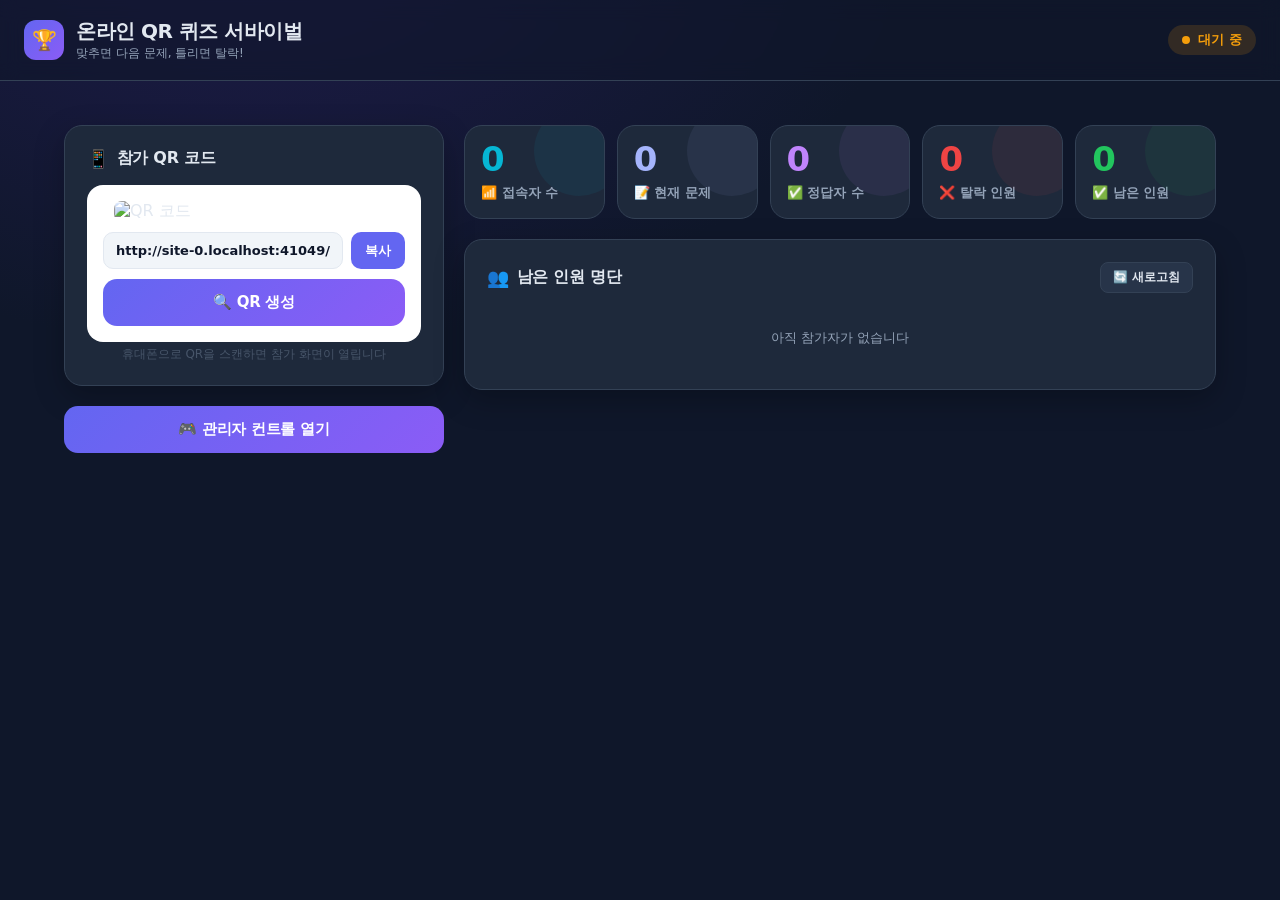
==== index.html @ 75c8e98b "Add files via upload" ====
<!DOCTYPE html>
<html lang="ko">
<head>
  <meta charset="UTF-8" />
  <meta name="viewport" content="width=device-width, initial-scale=1.0" />
  <title>온라인 QR 퀴즈 서바이벌 - 관리자</title>
  <link rel="stylesheet" href="style.css" />
</head>
<body>
  <header>
    <div class="brand">
      <div class="logo">🏆</div>
      <div>
        <h1>온라인 QR 퀴즈 서바이벌</h1>
        <p>맞추면 다음 문제, 틀리면 탈락!</p>
      </div>
    </div>
    <div class="badge waiting" id="statusBadge">
      <span class="dot"></span><span id="statusText">대기 중</span>
    </div>
  </header>

  <div class="container">
    <div class="grid">
      <!-- 좌측: QR + 설정 + 컨트롤 -->
      <div class="col">
        <div class="card">
          <h2><span class="ico">📱</span> 참가 QR 코드</h2>
          <div class="qr-box">
            <img id="qrImage" src="" alt="QR 코드" />
            <div class="qr-url">
              <input id="qrUrl" type="text" readonly />
              <button id="copyBtn">복사</button>
            </div>
            <button class="btn btn-primary" id="fullscreenQrBtn">🔍 QR 생성</button>
          </div>
          <div class="qr-hint">휴대폰으로 QR을 스캔하면 참가 화면이 열립니다</div>
        </div>
        <a class="btn btn-primary" href="control.html" style="text-decoration:none;">🎮 관리자 컨트롤 열기</a>
      </div>

      <!-- 우측: 통계 + 명단 + 문제 관리 -->
      <div class="col">
        <div class="stats">
          <div class="stat c-cyan">
            <div class="num" id="statPlayers">0</div>
            <div class="cap">📶 접속자 수</div>
          </div>
          <div class="stat c-accent">
            <div class="num" id="statQuestion">0</div>
            <div class="cap">📝 현재 문제</div>
          </div>
          <div class="stat c-purple">
            <div class="num" id="statCorrect">0</div>
            <div class="cap">✅ 정답자 수</div>
          </div>
          <div class="stat c-red">
            <div class="num" id="statEliminated">0</div>
            <div class="cap">❌ 탈락 인원</div>
          </div>
          <div class="stat c-green">
            <div class="num" id="statAlive">0</div>
            <div class="cap">✅ 남은 인원</div>
          </div>
        </div>

        <div class="card">
          <h2><span class="ico">👥</span> 남은 인원 명단 <button class="refresh-btn" id="refreshNamesBtn">🔄 새로고침</button></h2>
          <div class="chips" id="aliveChips"></div>
          <div class="empty" id="aliveEmpty">아직 참가자가 없습니다</div>
        </div>
      </div>
    </div>
  </div>

  <!-- 전체 화면 QR -->
  <div id="fullscreenQr" hidden>
    <div class="fs-qr-box">
      <img id="fullscreenQrImage" alt="QR 코드" />
      <p id="fullscreenQrUrl"></p>
    </div>
    <button class="btn btn-ghost fs-back" id="fullscreenBackBtn">⬅️ 돌아가기</button>
  </div>

  <!-- QR (외부 라이브러리 불필요) -->
  <script src="qr.js"></script>
  <script type="module" src="projector.js"></script>
</body>
</html>
---- style.css ----
:root {
  --bg: #0f172a;
  --card: #1e293b;
  --card-2: #273449;
  --border: #334155;
  --text: #e2e8f0;
  --muted: #94a3b8;
  --accent: #6366f1;
  --accent-2: #8b5cf6;
  --green: #22c55e;
  --red: #ef4444;
  --amber: #f59e0b;
  --cyan: #06b6d4;
}

* { margin: 0; padding: 0; box-sizing: border-box; }

body {
  font-family: 'Pretendard', 'Apple SD Gothic Neo', 'Noto Sans KR', system-ui, -apple-system, sans-serif;
  background: radial-gradient(1200px 800px at 20% -10%, #1e1b4b 0%, var(--bg) 55%);
  color: var(--text);
  min-height: 100vh;
}

button { font-family: inherit; cursor: pointer; border: none; }
input, textarea, select { font-family: inherit; }

.container { max-width: 1200px; margin: 0 auto; padding: 24px; }

/* Header */
header {
  display: flex; align-items: center; justify-content: space-between;
  padding: 18px 24px;
  border-bottom: 1px solid var(--border);
  background: rgba(15, 23, 42, 0.6);
  backdrop-filter: blur(10px);
  position: sticky; top: 0; z-index: 10;
}
.brand { display: flex; align-items: center; gap: 12px; }
.brand .logo {
  width: 40px; height: 40px; border-radius: 12px;
  background: linear-gradient(135deg, var(--accent), var(--accent-2));
  display: grid; place-items: center; font-size: 20px;
}
.brand h1 { font-size: 20px; font-weight: 800; letter-spacing: -0.5px; }
.brand p { font-size: 12px; color: var(--muted); }

.badge {
  padding: 6px 14px; border-radius: 999px; font-size: 13px; font-weight: 700;
  display: inline-flex; align-items: center; gap: 8px;
}
.badge .dot { width: 8px; height: 8px; border-radius: 50%; background: currentColor; }
.badge.waiting { background: rgba(245, 158, 11, 0.15); color: var(--amber); }
.badge.playing { background: rgba(34, 197, 94, 0.15); color: var(--green); }
.badge.playing .dot { animation: pulse 1s infinite; }
.badge.finished { background: rgba(6, 182, 212, 0.15); color: var(--cyan); }

@keyframes pulse {
  0%, 100% { opacity: 1; transform: scale(1); }
  50% { opacity: 0.4; transform: scale(1.6); }
}

/* Layout */
.grid { display: grid; grid-template-columns: 380px 1fr; gap: 20px; margin-top: 20px; }
@media (max-width: 900px) { .grid { grid-template-columns: 1fr; } }

.col { display: flex; flex-direction: column; gap: 20px; }

/* Cards */
.card {
  background: var(--card);
  border: 1px solid var(--border);
  border-radius: 18px;
  padding: 22px;
  box-shadow: 0 10px 30px rgba(0, 0, 0, 0.25);
}
.card h2 {
  font-size: 16px; font-weight: 800; margin-bottom: 16px;
  display: flex; align-items: center; gap: 8px; letter-spacing: -0.3px;
}
.card h2 .ico { font-size: 18px; }

/* QR */
.qr-box {
  background: #fff; border-radius: 16px; padding: 16px;
  display: flex; flex-direction: column; align-items: center; gap: 10px;
}
.qr-box img { width: 100%; max-width: 280px; border-radius: 8px; display: block; }
.qr-url {
  display: flex; gap: 8px; width: 100%;
}
.qr-url input {
  flex: 1; background: #f1f5f9; border: 1px solid #e2e8f0; border-radius: 10px;
  padding: 10px 12px; color: #0f172a; font-size: 13px; font-weight: 600;
}
.qr-url button {
  background: var(--accent); color: #fff; border-radius: 10px; padding: 0 14px;
  font-weight: 700; font-size: 13px;
}
.qr-hint { text-align: center; color: #475569; font-size: 12px; margin-top: 4px; }

/* Settings */
.setting-row {
  display: flex; align-items: center; justify-content: space-between;
  padding: 12px 0; border-bottom: 1px solid var(--border);
}
.setting-row:last-child { border-bottom: none; }
.setting-row .label { font-size: 14px; font-weight: 600; }
.setting-row .sub { font-size: 12px; color: var(--muted); margin-top: 2px; }

.num-input {
  display: flex; align-items: center; gap: 8px;
}
.num-input button {
  width: 34px; height: 34px; border-radius: 10px; background: var(--card-2);
  color: var(--text); font-size: 18px; font-weight: 700; border: 1px solid var(--border);
}
.num-input input {
  width: 60px; height: 34px; text-align: center; border-radius: 10px;
  background: var(--card-2); border: 1px solid var(--border); color: var(--text);
  font-size: 16px; font-weight: 700;
}

.switch { position: relative; width: 52px; height: 28px; }
.switch input { display: none; }
.switch .slider {
  position: absolute; inset: 0; border-radius: 999px; background: var(--border);
  transition: 0.2s;
}
.switch .slider::before {
  content: ''; position: absolute; width: 22px; height: 22px; border-radius: 50%;
  background: #fff; top: 3px; left: 3px; transition: 0.2s;
}
.switch input:checked + .slider { background: var(--accent); }
.switch input:checked + .slider::before { transform: translateX(24px); }

/* Buttons */
.btn {
  display: flex; align-items: center; justify-content: center; gap: 8px;
  width: 100%; padding: 14px; border-radius: 14px; font-size: 15px; font-weight: 800;
  transition: 0.15s; letter-spacing: -0.3px;
}
.btn:active { transform: scale(0.98); }
.btn:disabled { opacity: 0.4; cursor: not-allowed; }
.btn-primary { background: linear-gradient(135deg, var(--accent), var(--accent-2)); color: #fff; }
.btn-success { background: var(--green); color: #fff; }
.btn-danger { background: rgba(239, 68, 68, 0.15); color: var(--red); border: 1px solid rgba(239, 68, 68, 0.4); }
.btn-ghost { background: var(--card-2); color: var(--text); border: 1px solid var(--border); }
.btn-row { display: grid; grid-template-columns: 1fr 1fr; gap: 10px; }
.btn-row .btn:first-child:last-child { grid-column: span 2; }

/* Stats */
.stats { display: grid; grid-template-columns: repeat(5, 1fr); gap: 12px; }
@media (max-width: 1050px) { .stats { grid-template-columns: repeat(3, 1fr); } }
@media (max-width: 620px) { .stats { grid-template-columns: repeat(2, 1fr); } }
.stat {
  background: var(--card); border: 1px solid var(--border); border-radius: 18px;
  padding: 16px; position: relative; overflow: hidden;
}
.stat .num { font-size: 34px; font-weight: 900; letter-spacing: -1.5px; line-height: 1; }
.stat .cap { font-size: 13px; color: var(--muted); margin-top: 8px; font-weight: 600; }
.stat::after {
  content: ''; position: absolute; right: -20px; top: -20px; width: 90px; height: 90px;
  border-radius: 50%; background: currentColor; opacity: 0.07;
}
.stat.c-green { color: var(--green); }
.stat.c-cyan { color: var(--cyan); }
.stat.c-red { color: var(--red); }
.stat.c-amber { color: var(--amber); }
.stat.c-accent { color: #a5b4fc; }
.stat.c-purple { color: #c084fc; }

/* Alive names */
.chips { display: flex; flex-wrap: wrap; gap: 8px; }
.chip {
  background: var(--card-2); border: 1px solid var(--border); border-radius: 999px;
  padding: 8px 14px; font-size: 13px; font-weight: 700;
  display: inline-flex; align-items: center; gap: 6px;
}
.chip .avatar {
  width: 22px; height: 22px; border-radius: 50%;
  background: linear-gradient(135deg, var(--accent), var(--accent-2));
  display: grid; place-items: center; font-size: 11px; color: #fff; font-weight: 800;
}
.chip-del {
  background: transparent; border: none; color: var(--muted); cursor: pointer;
  font-size: 13px; padding: 0 2px; margin-left: 4px; line-height: 1;
}
.chip-del:hover { color: var(--red); }
.empty { color: var(--muted); font-size: 13px; text-align: center; padding: 20px 0; }

/* Question management */
.q-form { display: flex; flex-direction: column; gap: 10px; }
.q-form input, .q-form textarea {
  background: var(--card-2); border: 1px solid var(--border); border-radius: 12px;
  padding: 12px; color: var(--text); font-size: 14px; width: 100%;
}
.q-form input::placeholder, .q-form textarea::placeholder { color: var(--muted); }
.q-form textarea { resize: vertical; min-height: 56px; }
.opt-grid { display: grid; grid-template-columns: 1fr 1fr; gap: 10px; }
.opt {
  display: flex; align-items: center; gap: 8px; background: var(--card-2);
  border: 1px solid var(--border); border-radius: 12px; padding: 8px 12px;
}
.opt .num { font-size: 12px; font-weight: 800; color: var(--muted); width: 18px; }
.opt input { background: transparent; border: none; padding: 6px 0; }
.opt input:focus { outline: none; }
.opt.correct { border-color: var(--green); background: rgba(34, 197, 94, 0.08); }
.opt.correct .num { color: var(--green); }
.answer-select { margin-top: 4px; }
.answer-select select {
  width: 100%; background: var(--card-2); border: 1px solid var(--border);
  border-radius: 12px; padding: 12px; color: var(--text); font-size: 14px;
}

.q-list { display: flex; flex-direction: column; gap: 8px; margin-top: 14px; max-height: 360px; overflow-y: auto; }
.q-item {
  display: flex; align-items: flex-start; gap: 10px; background: var(--card-2);
  border: 1px solid var(--border); border-radius: 12px; padding: 12px;
}
.q-item .qnum {
  flex-shrink: 0; width: 26px; height: 26px; border-radius: 8px; background: var(--accent);
  color: #fff; display: grid; place-items: center; font-size: 12px; font-weight: 800;
}
.q-item .qtext { flex: 1; font-size: 13px; line-height: 1.5; }
.q-item .qtext .ans { color: var(--green); font-size: 12px; font-weight: 700; margin-top: 4px; }
.q-item .del {
  background: transparent; color: var(--muted); font-size: 16px; padding: 4px 8px;
  border-radius: 8px;
}
.q-item .del:hover { color: var(--red); background: rgba(239, 68, 68, 0.1); }

.muted-note { font-size: 12px; color: var(--muted); margin-top: 10px; line-height: 1.5; }

/* Fullscreen QR */
#fullscreenQr {
  position: fixed; inset: 0; z-index: 1000;
  background: #0b1222;
  display: flex; flex-direction: column; align-items: center; justify-content: center;
  gap: 24px; padding: 24px;
}
#fullscreenQr[hidden] { display: none; }
.fs-qr-box {
  background: #fff; border-radius: 24px; padding: 28px;
  display: flex; flex-direction: column; align-items: center; gap: 16px;
  max-width: 92vw; box-shadow: 0 20px 60px rgba(0, 0, 0, 0.5);
}
.fs-qr-box img { width: min(78vmin, 620px); height: auto; display: block; }
.fs-qr-box p {
  color: #0f172a; font-size: 16px; font-weight: 700;
  word-break: break-all; text-align: center; max-width: 560px;
}
.fs-back { width: auto; padding: 14px 32px; font-size: 16px; }

/* 명단 새로고침 버튼 */
.refresh-btn {
  margin-left: auto; font-size: 12px; font-weight: 700; color: var(--text);
  background: var(--card-2); border: 1px solid var(--border); border-radius: 8px;
  padding: 6px 12px; cursor: pointer; white-space: nowrap;
}
.refresh-btn:active { transform: scale(0.95); }

/* 관리자 컨트롤: 현재 문제 표시 */
.live-q { font-size: 18px; font-weight: 800; line-height: 1.5; margin-top: 4px; }
.live-a { font-size: 14px; font-weight: 700; color: var(--green); margin-top: 10px; }
.live-a span { color: var(--muted); font-weight: 600; }
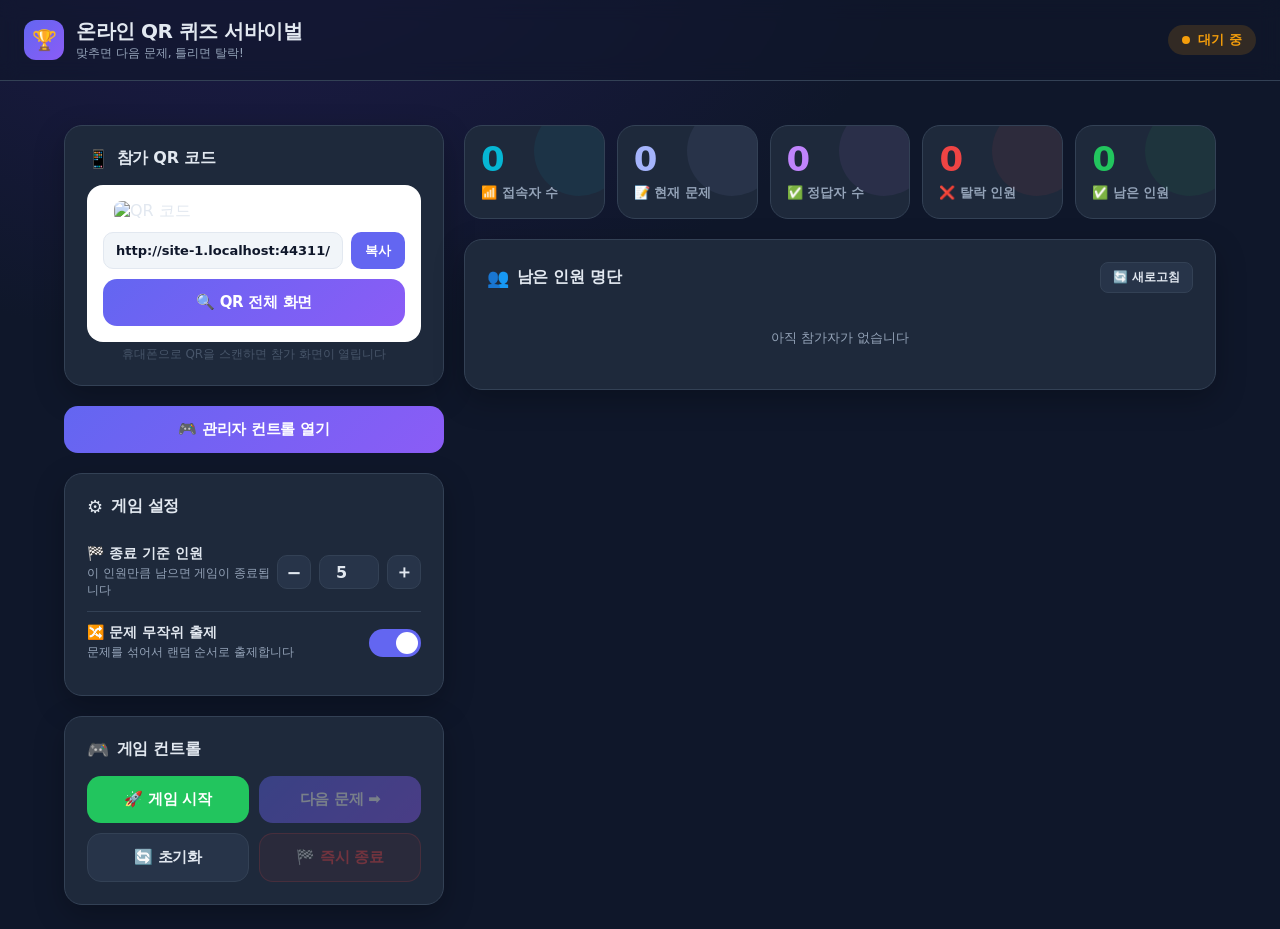
==== commit df1f0e06: "Add files via upload" ====
--- a/index.html
+++ b/index.html
@@ -32,11 +32,48 @@
               <input id="qrUrl" type="text" readonly />
               <button id="copyBtn">복사</button>
             </div>
-            <button class="btn btn-primary" id="fullscreenQrBtn">🔍 QR 생성</button>
+            <button class="btn btn-primary" id="fullscreenQrBtn">🔍 QR 전체 화면</button>
           </div>
           <div class="qr-hint">휴대폰으로 QR을 스캔하면 참가 화면이 열립니다</div>
         </div>
         <a class="btn btn-primary" href="control.html" style="text-decoration:none;">🎮 관리자 컨트롤 열기</a>
+
+        <div class="card">
+          <h2><span class="ico">⚙️</span> 게임 설정</h2>
+          <div class="setting-row">
+            <div>
+              <div class="label">🏁 종료 기준 인원</div>
+              <div class="sub">이 인원만큼 남으면 게임이 종료됩니다</div>
+            </div>
+            <div class="num-input">
+              <button id="targetMinus">−</button>
+              <input id="targetInput" type="number" min="1" value="5" />
+              <button id="targetPlus">＋</button>
+            </div>
+          </div>
+          <div class="setting-row">
+            <div>
+              <div class="label">🔀 문제 무작위 출제</div>
+              <div class="sub">문제를 섞어서 랜덤 순서로 출제합니다</div>
+            </div>
+            <label class="switch">
+              <input type="checkbox" id="shuffleToggle" checked />
+              <span class="slider"></span>
+            </label>
+          </div>
+        </div>
+
+        <div class="card">
+          <h2><span class="ico">🎮</span> 게임 컨트롤</h2>
+          <div class="btn-row">
+            <button class="btn btn-success" id="startBtn">🚀 게임 시작</button>
+            <button class="btn btn-primary" id="nextBtn" disabled>다음 문제 ➡️</button>
+          </div>
+          <div class="btn-row" style="margin-top:10px">
+            <button class="btn btn-ghost" id="resetBtn">🔄 초기화</button>
+            <button class="btn btn-danger" id="finishBtn" disabled>🏁 즉시 종료</button>
+          </div>
+        </div>
       </div>
 
       <!-- 우측: 통계 + 명단 + 문제 관리 -->
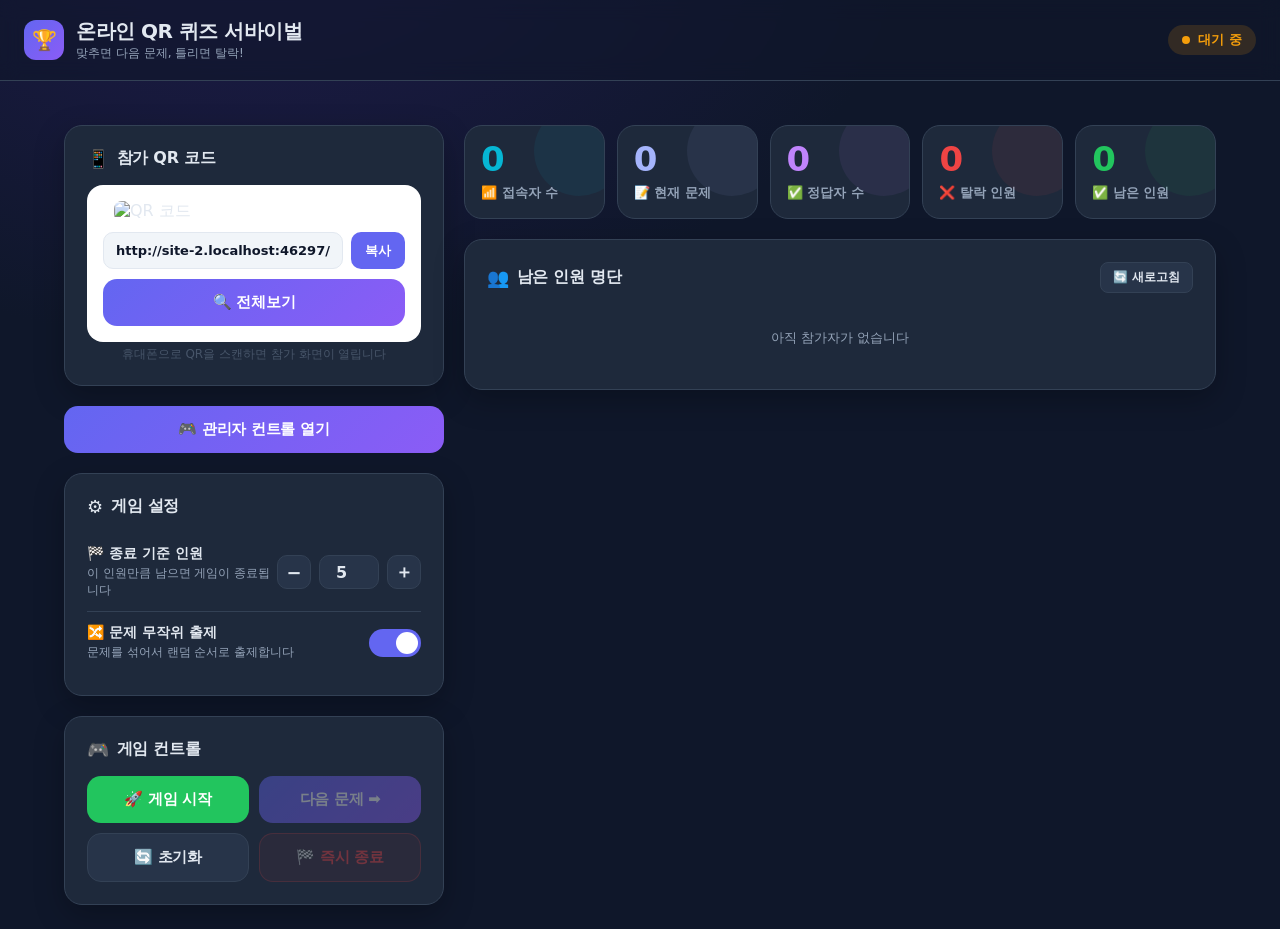
==== commit eb7e0f90: "Add files via upload" ====
--- a/index.html
+++ b/index.html
@@ -32,7 +32,7 @@
               <input id="qrUrl" type="text" readonly />
               <button id="copyBtn">복사</button>
             </div>
-            <button class="btn btn-primary" id="fullscreenQrBtn">🔍 QR 전체 화면</button>
+            <button class="btn btn-primary" id="fullscreenQrBtn">🔍 전체보기</button>
           </div>
           <div class="qr-hint">휴대폰으로 QR을 스캔하면 참가 화면이 열립니다</div>
         </div>
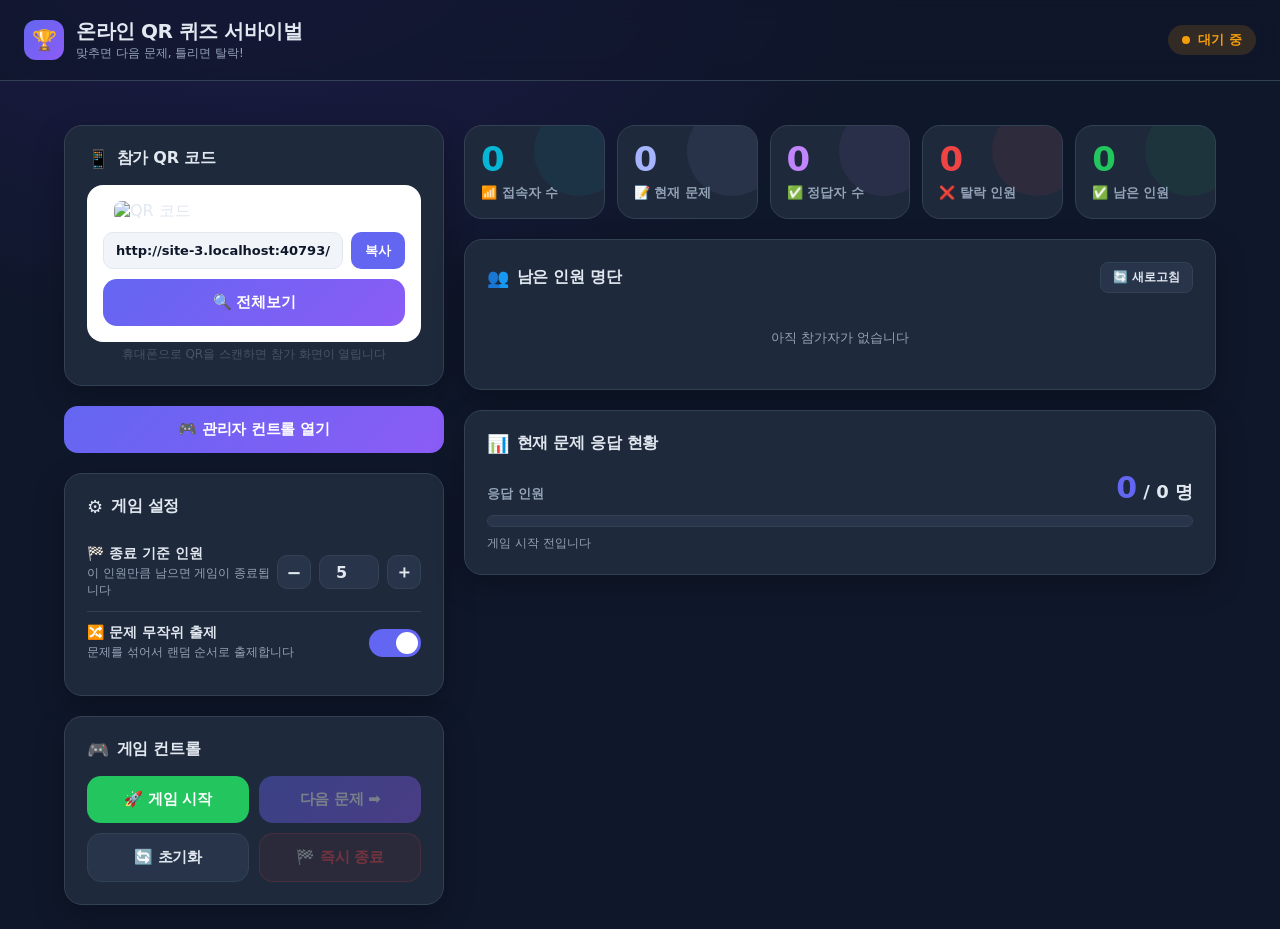
==== commit 9ad1ce04: "Add files via upload" ====
--- a/index.html
+++ b/index.html
@@ -106,6 +106,16 @@
           <div class="chips" id="aliveChips"></div>
           <div class="empty" id="aliveEmpty">아직 참가자가 없습니다</div>
         </div>
+
+        <div class="card">
+          <h2><span class="ico">📊</span> 현재 문제 응답 현황</h2>
+          <div class="ap-row">
+            <span class="ap-label">응답 인원</span>
+            <span class="ap-num"><b id="apAnswered">0</b> / <span id="apAlive">0</span> 명</span>
+          </div>
+          <div class="ap-bar"><div class="ap-fill" id="apFill"></div></div>
+          <div class="ap-sub" id="apSub">게임 시작 전입니다</div>
+        </div>
       </div>
     </div>
   </div>
--- a/style.css
+++ b/style.css
@@ -264,3 +264,19 @@
 .live-q { font-size: 18px; font-weight: 800; line-height: 1.5; margin-top: 4px; }
 .live-a { font-size: 14px; font-weight: 700; color: var(--green); margin-top: 10px; }
 .live-a span { color: var(--muted); font-weight: 600; }
+
+/* 현재 문제 응답 현황 */
+.ap-row { display: flex; align-items: baseline; justify-content: space-between; margin-bottom: 10px; }
+.ap-label { font-size: 13px; color: var(--muted); font-weight: 600; }
+.ap-num { font-size: 18px; font-weight: 800; }
+.ap-num b { font-size: 30px; color: var(--accent); }
+.ap-bar {
+  height: 12px; border-radius: 999px; background: var(--card-2);
+  border: 1px solid var(--border); overflow: hidden;
+}
+.ap-fill {
+  height: 100%; width: 0%; border-radius: 999px;
+  background: linear-gradient(90deg, var(--accent), var(--accent-2));
+  transition: width 0.3s ease;
+}
+.ap-sub { font-size: 12px; color: var(--muted); margin-top: 8px; }
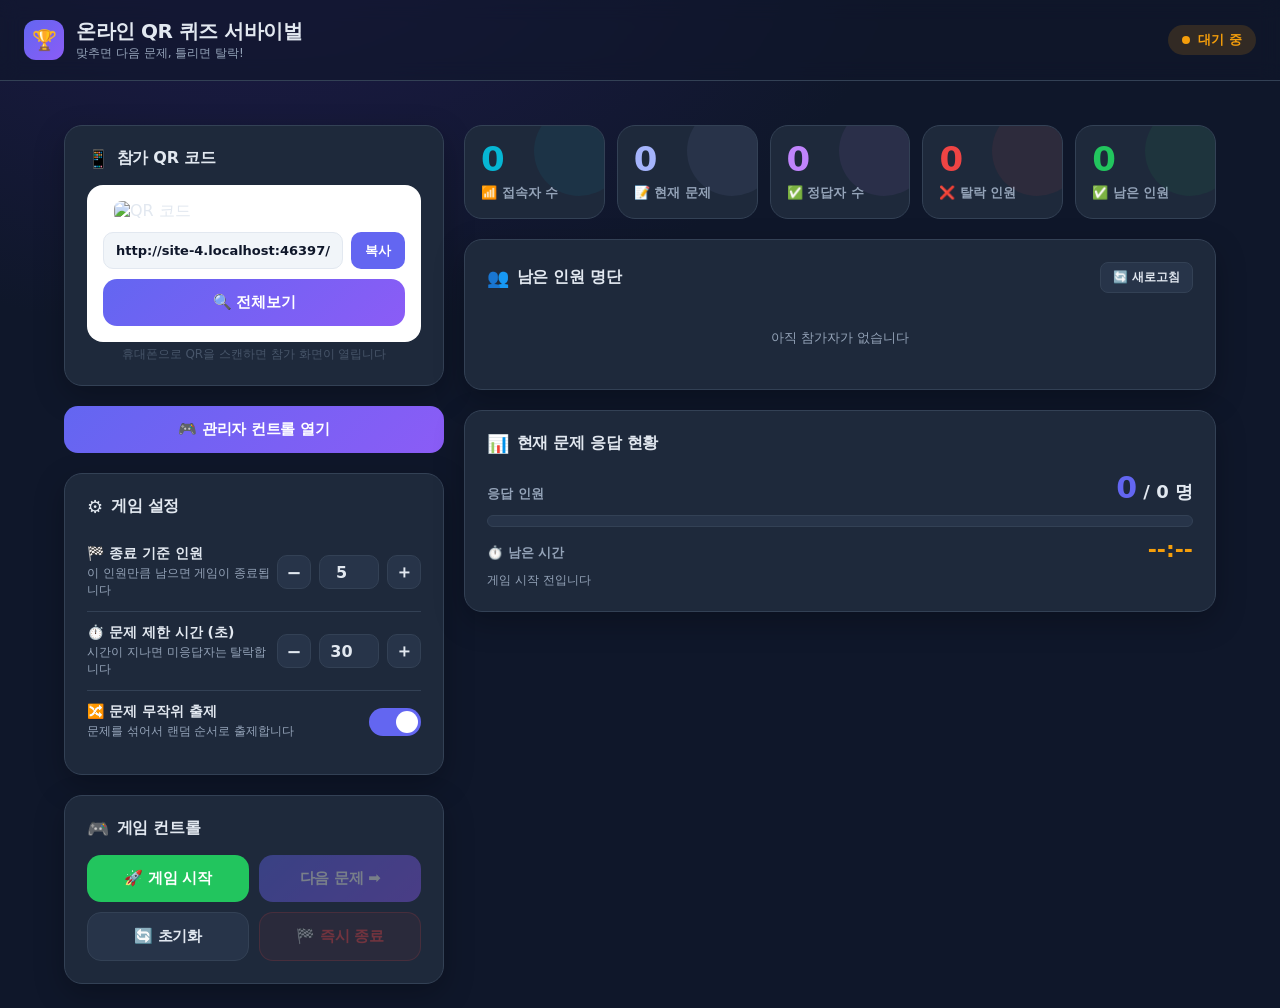
==== commit 80bc7970: "Add files via upload" ====
--- a/index.html
+++ b/index.html
@@ -49,6 +49,17 @@
               <button id="targetMinus">−</button>
               <input id="targetInput" type="number" min="1" value="5" />
               <button id="targetPlus">＋</button>
+            </div>
+          </div>
+          <div class="setting-row">
+            <div>
+              <div class="label">⏱️ 문제 제한 시간 (초)</div>
+              <div class="sub">시간이 지나면 미응답자는 탈락합니다</div>
+            </div>
+            <div class="num-input">
+              <button id="timeMinus">−</button>
+              <input id="timeLimitInput" type="number" min="5" step="5" value="30" />
+              <button id="timePlus">＋</button>
             </div>
           </div>
           <div class="setting-row">
@@ -114,6 +125,10 @@
             <span class="ap-num"><b id="apAnswered">0</b> / <span id="apAlive">0</span> 명</span>
           </div>
           <div class="ap-bar"><div class="ap-fill" id="apFill"></div></div>
+          <div class="ap-row" style="margin-top:10px">
+            <span class="ap-label">⏱️ 남은 시간</span>
+            <span class="ap-timer" id="apTimer">--:--</span>
+          </div>
           <div class="ap-sub" id="apSub">게임 시작 전입니다</div>
         </div>
       </div>
--- a/style.css
+++ b/style.css
@@ -280,3 +280,4 @@
   transition: width 0.3s ease;
 }
 .ap-sub { font-size: 12px; color: var(--muted); margin-top: 8px; }
+.ap-timer { font-size: 22px; font-weight: 900; color: var(--amber); font-variant-numeric: tabular-nums; }
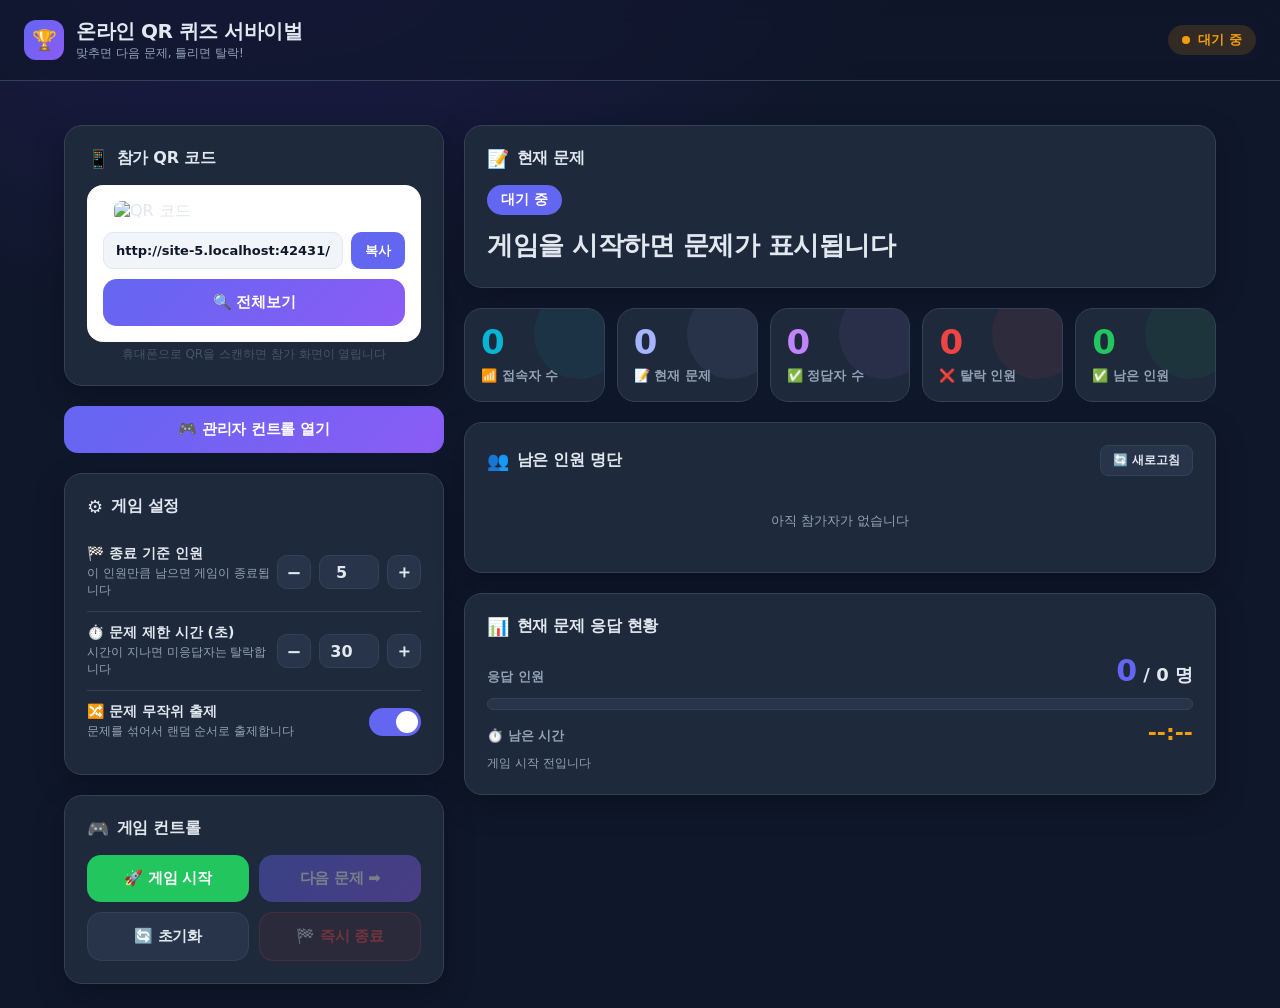
==== commit 5cd692ab: "Add files via upload" ====
--- a/index.html
+++ b/index.html
@@ -89,6 +89,12 @@
 
       <!-- 우측: 통계 + 명단 + 문제 관리 -->
       <div class="col">
+        <div class="card" id="currentQuestionCard">
+          <h2><span class="ico">📝</span> 현재 문제</h2>
+          <div class="cq-num" id="cqNum">대기 중</div>
+          <div class="cq-text" id="cqText">게임을 시작하면 문제가 표시됩니다</div>
+        </div>
+
         <div class="stats">
           <div class="stat c-cyan">
             <div class="num" id="statPlayers">0</div>
--- a/style.css
+++ b/style.css
@@ -252,6 +252,17 @@
 }
 .fs-back { width: auto; padding: 14px 32px; font-size: 16px; }
 
+/* 현재 문제 카드 */
+.cq-num {
+  display: inline-block; font-size: 14px; font-weight: 800;
+  background: var(--accent); color: #fff; border-radius: 999px;
+  padding: 6px 14px; margin-bottom: 12px;
+}
+.cq-text {
+  font-size: 26px; font-weight: 900; line-height: 1.45; letter-spacing: -0.5px;
+  word-break: keep-all;
+}
+
 /* 명단 새로고침 버튼 */
 .refresh-btn {
   margin-left: auto; font-size: 12px; font-weight: 700; color: var(--text);
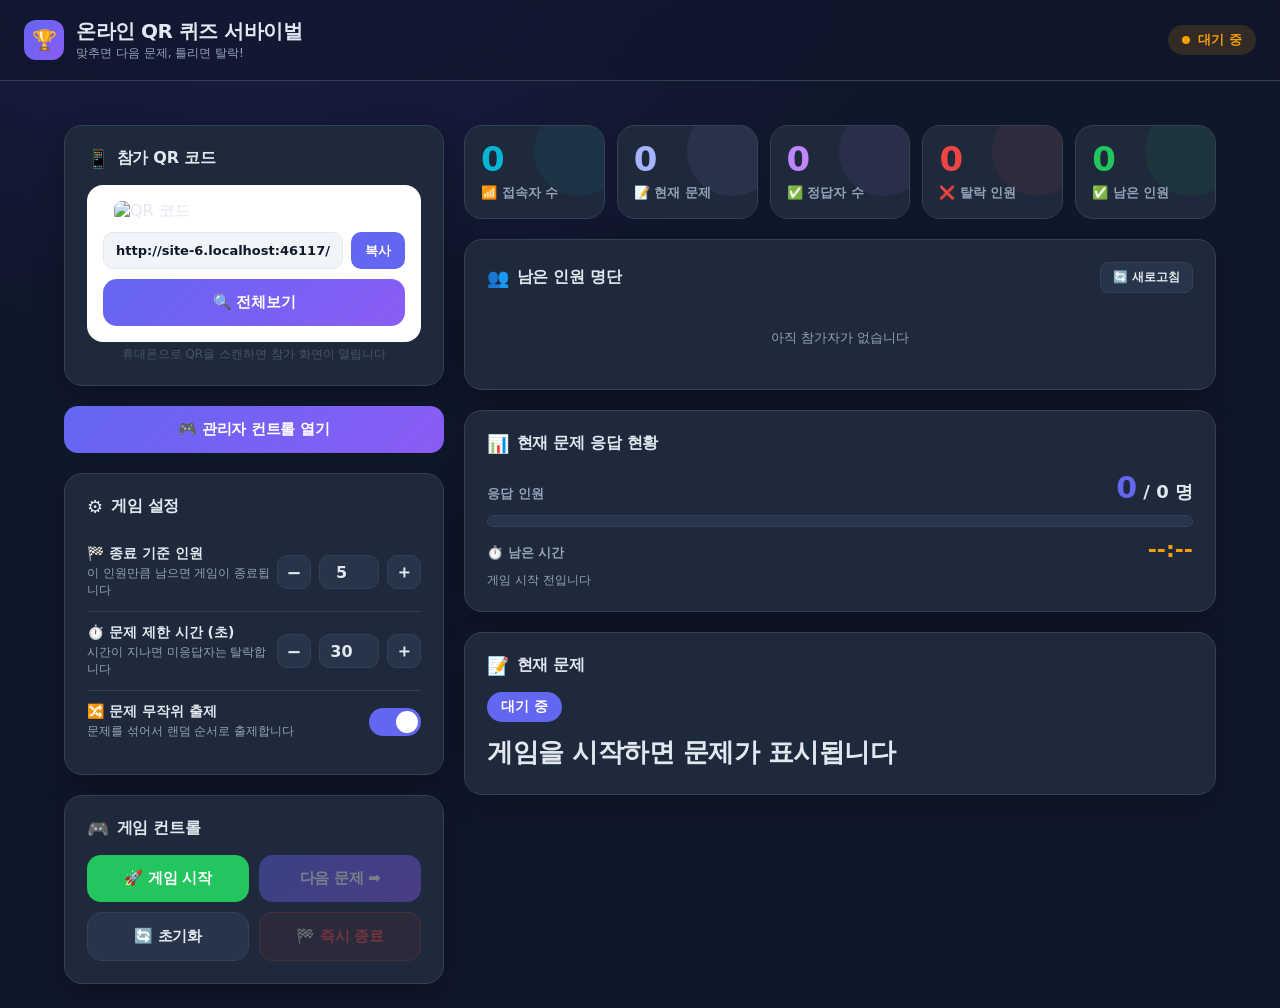
==== commit d3b7b4f8: "Add files via upload" ====
--- a/index.html
+++ b/index.html
@@ -89,12 +89,6 @@
 
       <!-- 우측: 통계 + 명단 + 문제 관리 -->
       <div class="col">
-        <div class="card" id="currentQuestionCard">
-          <h2><span class="ico">📝</span> 현재 문제</h2>
-          <div class="cq-num" id="cqNum">대기 중</div>
-          <div class="cq-text" id="cqText">게임을 시작하면 문제가 표시됩니다</div>
-        </div>
-
         <div class="stats">
           <div class="stat c-cyan">
             <div class="num" id="statPlayers">0</div>
@@ -137,6 +131,12 @@
           </div>
           <div class="ap-sub" id="apSub">게임 시작 전입니다</div>
         </div>
+
+        <div class="card" id="currentQuestionCard">
+          <h2><span class="ico">📝</span> 현재 문제</h2>
+          <div class="cq-num" id="cqNum">대기 중</div>
+          <div class="cq-text" id="cqText">게임을 시작하면 문제가 표시됩니다</div>
+        </div>
       </div>
     </div>
   </div>
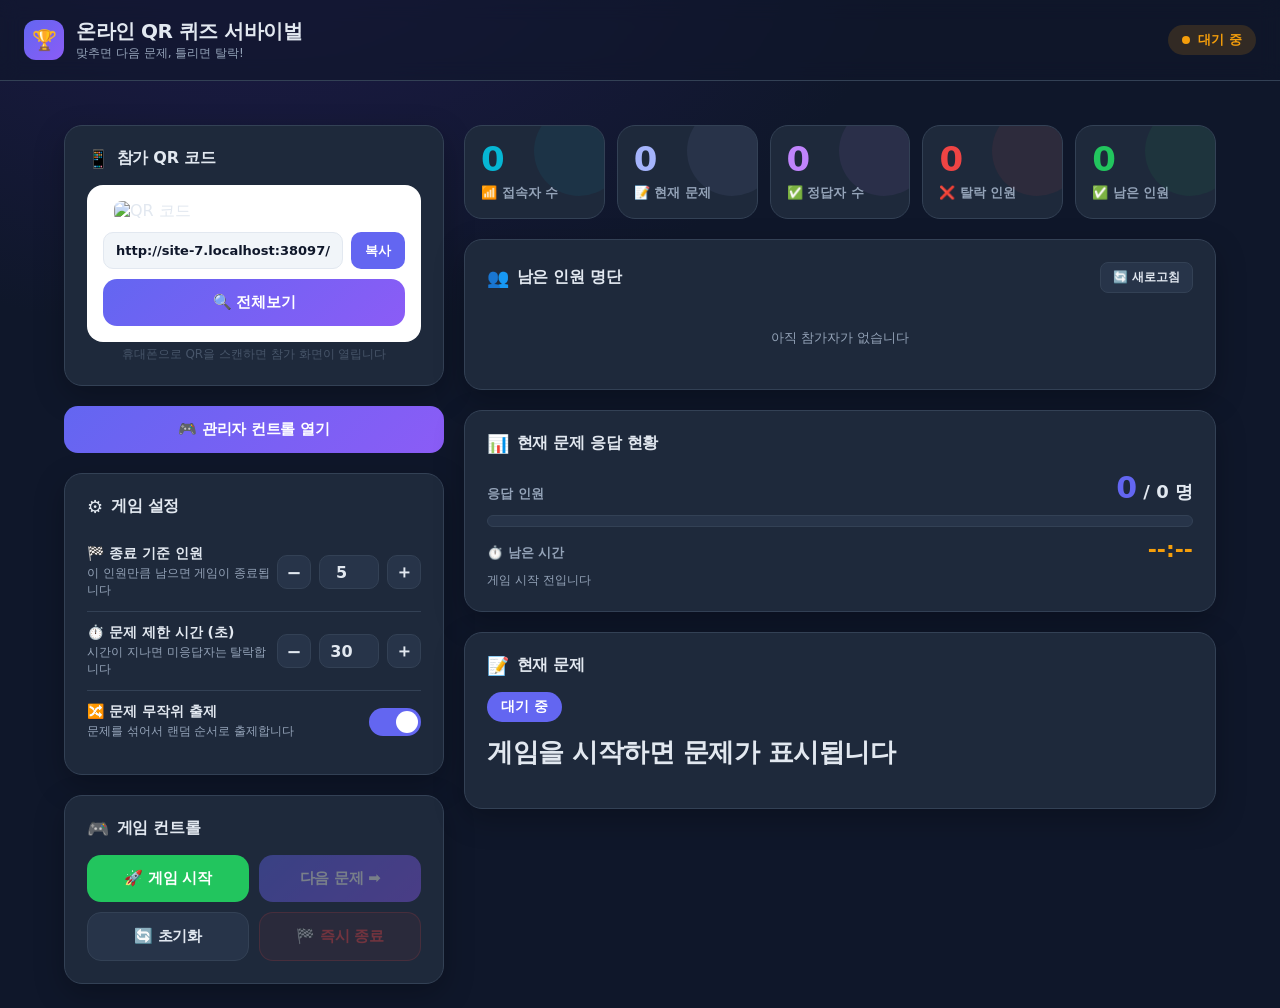
==== commit cc7804c2: "Add files via upload" ====
--- a/index.html
+++ b/index.html
@@ -136,6 +136,7 @@
           <h2><span class="ico">📝</span> 현재 문제</h2>
           <div class="cq-num" id="cqNum">대기 중</div>
           <div class="cq-text" id="cqText">게임을 시작하면 문제가 표시됩니다</div>
+          <div class="cq-options" id="cqOptions"></div>
         </div>
       </div>
     </div>
--- a/style.css
+++ b/style.css
@@ -262,6 +262,17 @@
   font-size: 26px; font-weight: 900; line-height: 1.45; letter-spacing: -0.5px;
   word-break: keep-all;
 }
+.cq-options { display: flex; flex-direction: column; gap: 8px; margin-top: 14px; }
+.cq-opt {
+  display: flex; align-items: center; gap: 10px;
+  background: var(--card-2); border: 1px solid var(--border);
+  border-radius: 12px; padding: 12px 14px; font-size: 16px; font-weight: 700;
+}
+.cq-opt-num {
+  flex-shrink: 0; width: 26px; height: 26px; border-radius: 50%;
+  background: var(--accent); color: #fff; display: grid; place-items: center;
+  font-size: 13px; font-weight: 800;
+}
 
 /* 명단 새로고침 버튼 */
 .refresh-btn {
